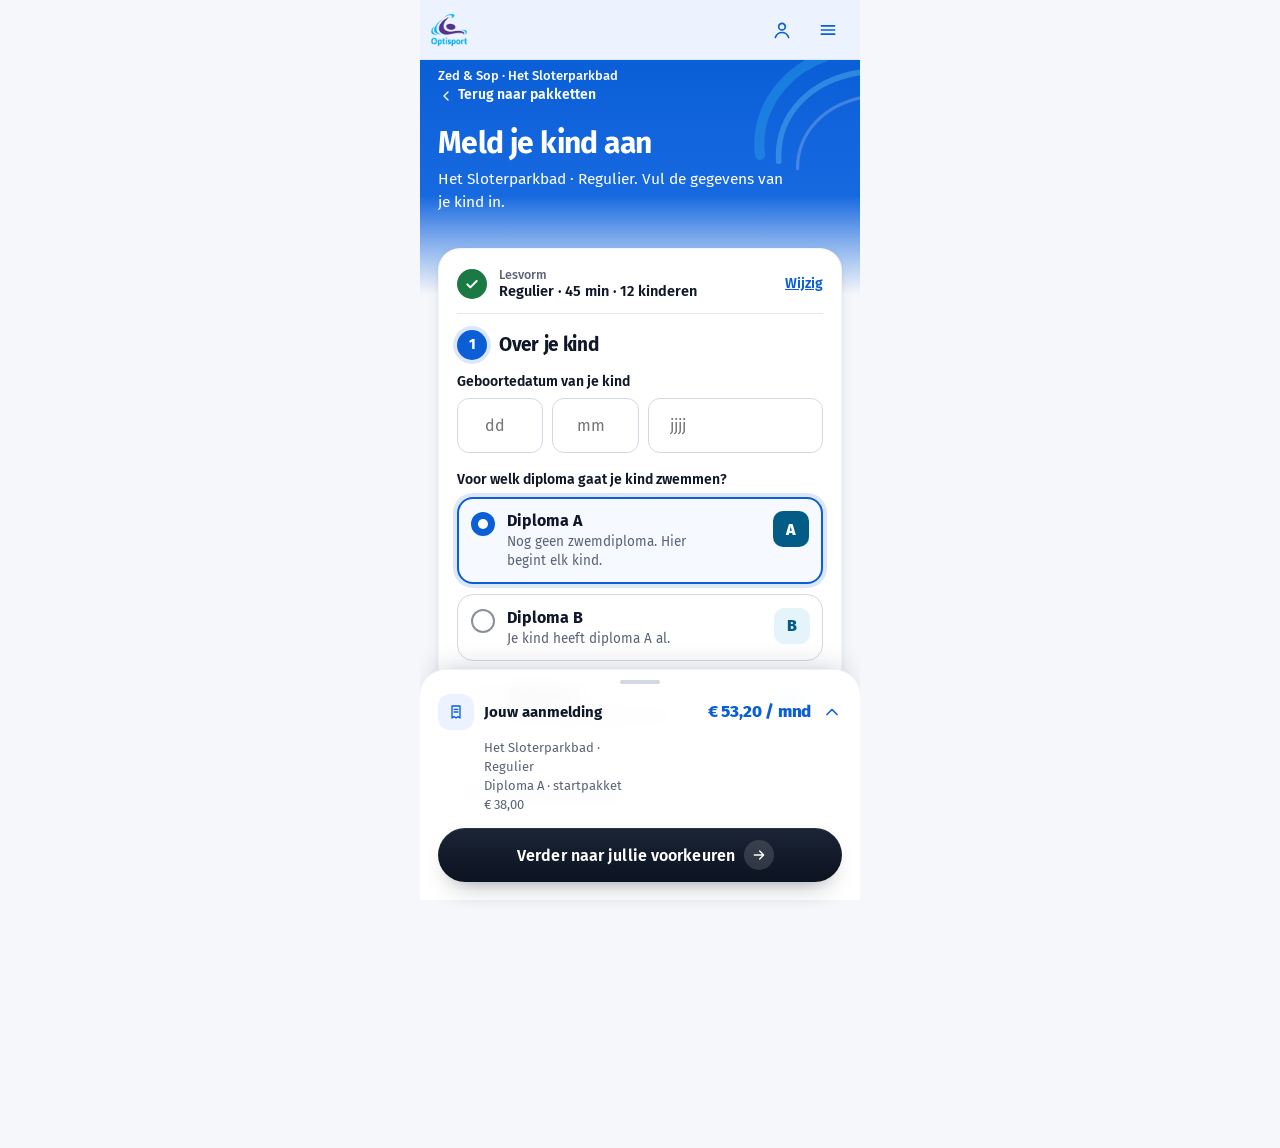
==== screens/03-over-je-kind.html @ 62a580e4 "Zwemles klantreis prototype Co-Authored-By: Claude Opus 5.5 <noreply@anthropic.com>" ====
<!doctype html>
<html lang="nl">
<head>
  <meta charset="utf-8">
  <meta name="viewport" content="width=device-width, initial-scale=1">
  <title>Meld je kind aan · Over je kind · Optisport</title>
  <link rel="stylesheet" href="../css/base.css">
  <style>
    /* NEW 03 · Aanmelden · over je kind (Figma 737:11184) */

    /* ===== gedeelde aanmeldformulier-stijlen (identiek in 03 en 04) ===== */
    .hero { padding: 8px var(--gutter) 0; }
    .hero__crumb { position: relative; font-weight: 500; font-size: 13px; line-height: 15.6px; white-space: nowrap; }
    .hero__back { position: relative; display: inline-flex; align-items: center; gap: 4px; margin-top: 3.7px; font-weight: 600; font-size: 14px; line-height: 16.8px; white-space: nowrap; }
    .hero__back img { width: 16px; height: 16px; margin-top: 1px; }
    .hero h1 { position: relative; margin-top: 17.9px; font-weight: 700; font-size: 30px; line-height: 34px; letter-spacing: -0.6px; white-space: nowrap; }
    .hero__sub { position: relative; margin-top: 7.8px; max-width: 348.6px; font-size: 15.5px; line-height: 23px; }

    .content { position: relative; margin-top: -46px; padding: 0 var(--gutter) 24px; }
    .stepper { padding: 18px 18px 22px; overflow: hidden; }

    .done { position: relative; height: 46px; }
    .done + .done { margin-top: 12px; }
    .done__ok { position: absolute; left: 0; top: 2px; width: 30px; height: 30px; border-radius: 15px; background: #1b7a43; display: grid; place-items: center; }
    .done__ok img { width: 16px; height: 16px; }
    .done__label { position: absolute; left: 42px; top: 0; font-weight: 500; font-size: 12.5px; line-height: 15px; color: var(--muted); width: 188px; }
    .done__value { position: absolute; left: 42px; top: 15.6px; font-weight: 600; font-size: 14.5px; line-height: 17.4px; color: var(--ink); white-space: nowrap; }
    .done__edit { position: absolute; right: 0; top: 8.6px; font-weight: 600; font-size: 14px; line-height: 16.8px; color: var(--blue); text-decoration: underline; text-underline-position: from-font; white-space: nowrap; }

    .divider { height: 1px; background: #e6eaf0; }

    .step { display: flex; align-items: flex-start; gap: 12px; height: 30px; }
    .step__n { width: 30px; height: 30px; border-radius: 15px; flex: none; display: grid; place-items: center; font-weight: 800; font-size: 14px; line-height: 16.8px; }
    .step__title { padding-top: 3px; white-space: nowrap; }
    .step--active .step__n { background: var(--blue); color: #fff; box-shadow: 0 0 0 4px rgba(11, 95, 214, 0.14); }
    .step--active .step__title { font-weight: 700; font-size: 19px; line-height: 24px; letter-spacing: -0.3px; color: var(--ink); }
    .step--todo .step__n { border: 2px solid var(--line); color: var(--muted); }
    .step--todo .step__title { font-weight: 600; font-size: 16px; line-height: 24px; letter-spacing: -0.2px; color: var(--muted); }
    .divider + .step { margin-top: 16px; }
    .step + .divider { margin-top: 16px; }

    .field-label { font-weight: 600; font-size: 14px; line-height: 16.8px; color: var(--ink); }

    /* dock (samenvatting) */
    .dock { padding: 0 var(--gutter) 18px; }
    .dock__grip { width: 40px; height: 4px; border-radius: 2px; background: var(--line); margin: 10px auto 0; }
    .dock__head { display: flex; align-items: center; height: 36px; margin-top: 10px; width: 100%; text-align: left; }
    .dock__ic { width: 36px; height: 36px; border-radius: 12px; background: #ecf3ff; display: grid; place-items: center; flex: none; }
    .dock__ic img { width: 16px; height: 16px; }
    .dock__title { margin-left: 10px; font-weight: 700; font-size: 15px; line-height: 18px; color: var(--ink); white-space: nowrap; }
    .dock__price { margin-left: auto; font-weight: 800; font-size: 17px; line-height: 20.4px; letter-spacing: -0.2px; color: var(--blue); white-space: nowrap; }
    .dock__chev { width: 20px; height: 20px; margin-left: 10.8px; transition: transform .2s ease; }
    .dock__details { margin-top: 7.8px; padding-left: 46px; font-size: 13px; line-height: 19px; color: var(--muted); width: 188px; }
    .dock .btn { margin-top: 14.2px; padding-right: 28px; }
    .dock .btn .btn__arrow { position: absolute; left: calc(50% - 177px + var(--arrow-x)); top: 12px; }
    .dock.is-collapsed .dock__details { display: none; }
    .dock.is-collapsed .dock__chev { transform: rotate(180deg); }
    /* ===== einde gedeelde stijlen ===== */

    /* scherm 03 */
    .hero { height: 234px; }
    .dob-label { margin-top: 13.7px; max-width: 201px; }
    .dob { display: flex; gap: 9px; margin-top: 7.2px; }
    /* velden groeien/krimpen naar verhouding 74 : 74 : 150 (exact op 390) */
    .dob input {
      height: 55px; flex: 74 1 74px; min-width: 0; width: auto; padding: 0 10px 0 0;
      background: #fff; border: 1.5px solid var(--line); border-radius: 12px;
      font-size: 16px; line-height: 19.2px; text-align: center; color: var(--ink);
      outline: none; -moz-appearance: textfield; appearance: textfield;
    }
    .dob input.dob__y { flex: 150 1 150px; padding-right: 31.6456%; } /* = 100px op 390 */
    .dob input::placeholder { color: #757575; opacity: 1; }
    .dob input:focus { border-color: var(--blue); box-shadow: 0 0 0 4px rgba(11, 95, 214, 0.14); }

    .dipl-label { margin-top: 19.5px; max-width: 313px; }
    .options { margin-top: 8.2px; display: flex; flex-direction: column; gap: 10px; }
    .option {
      position: relative; display: block; width: auto; cursor: pointer;
      background: #fff; border: 1.5px solid var(--line); border-radius: 16px;
      padding: 12.4px 0 12.6px 48.5px; text-align: left;
    }
    .option input { position: absolute; opacity: 0; pointer-events: none; }
    .option__radio { position: absolute; left: 12.5px; top: 13.5px; width: 24px; height: 24px; border-radius: 12px; background: #fff; border: 2px solid #8a9099; }
    .option__title { display: block; font-weight: 700; font-size: 16px; line-height: 19.2px; color: var(--ink); white-space: nowrap; }
    .option__desc { display: block; margin-top: 1.9px; font-size: 13.5px; line-height: 19px; color: var(--muted); max-width: 188px; margin-right: 60px; }
    .option__badge { position: absolute; right: 12.5px; top: 12.5px; width: 36px; height: 36px; border-radius: 10px; background: var(--sky); color: #035c85; display: grid; place-items: center; font-weight: 800; font-size: 16px; line-height: 19.2px; }
    .option.is-selected { background: #f6f9ff; border: 2px solid var(--blue); box-shadow: 0 0 0 4px rgba(11, 95, 214, 0.14); padding: 11.9px 0 12.1px 48px; }
    .option.is-selected .option__radio { left: 12px; top: 13px; background: var(--blue); border: 0; }
    .option.is-selected .option__radio::after { content: ""; position: absolute; left: 7px; top: 7px; width: 10px; height: 10px; border-radius: 5px; background: #fff; }
    .option.is-selected .option__badge { right: 12px; top: 12px; background: #035c85; color: #fff; }

    .options + .divider { margin-top: 21.8px; }

    /* responsief (320–440px): lange regels mogen afbreken i.p.v. overlopen */
    .done { height: auto; min-height: 46px; padding: 15.6px 50px 0 42px; }
    .done__value { position: static; white-space: normal; }
    .dock__title { min-width: 0; white-space: normal; }
  </style>
</head>
<body>
<div class="screen">
  <header class="os-bar">
    <img class="os-bar__logo" src="../assets/5b88d.png" alt="Optisport">
    <a href="#" class="os-bar__icon os-bar__icon--user" aria-label="Mijn Optisport"><img src="../assets/5d9eb.svg" width="20" height="20" alt=""></a>
    <button class="os-bar__icon os-bar__icon--menu" aria-label="Menu"><img src="../assets/847ef.svg" width="20" height="20" alt=""></button>
  </header>

  <section class="mo-hero hero">
    <img class="mo-hero__swoosh" src="../assets/aeff6.svg" width="150" height="150" alt="">
    <p class="hero__crumb">Zed &amp; Sop · Het Sloterparkbad</p>
    <a class="hero__back" href="02b-zwemlespakket.html"><img src="../assets/bf1ad.svg" width="16" height="16" alt="">Terug naar pakketten</a>
    <h1>Meld je kind aan</h1>
    <p class="hero__sub">Het Sloterparkbad · Regulier. Vul de gegevens van je kind in.</p>
  </section>

  <main class="content">
    <form class="card stepper" action="04-voorkeuren.html" onsubmit="return false">
      <div class="done">
        <span class="done__ok"><img src="../assets/d19d9.svg" width="16" height="16" alt=""></span>
        <p class="done__label">Lesvorm</p>
        <p class="done__value">Regulier · 45 min · 12 kinderen</p>
        <a class="done__edit" href="02b-zwemlespakket.html">Wijzig</a>
      </div>
      <div class="divider"></div>

      <div class="step step--active"><span class="step__n">1</span><h2 class="step__title">Over je kind</h2></div>

      <p class="field-label dob-label">Geboortedatum van je kind</p>
      <div class="dob">
        <input type="text" inputmode="numeric" maxlength="2" placeholder="dd" aria-label="Dag">
        <input type="text" inputmode="numeric" maxlength="2" placeholder="mm" aria-label="Maand">
        <input class="dob__y" type="text" inputmode="numeric" maxlength="4" placeholder="jjjj" aria-label="Jaar">
      </div>

      <p class="field-label dipl-label">Voor welk diploma gaat je kind zwemmen?</p>
      <div class="options" role="radiogroup">
        <label class="option is-selected">
          <input type="radio" name="diploma" value="A" checked>
          <span class="option__radio"></span>
          <span class="option__title">Diploma A</span>
          <span class="option__desc">Nog geen zwemdiploma. Hier begint elk kind.</span>
          <span class="option__badge">A</span>
        </label>
        <label class="option">
          <input type="radio" name="diploma" value="B">
          <span class="option__radio"></span>
          <span class="option__title">Diploma B</span>
          <span class="option__desc">Je kind heeft diploma A al.</span>
          <span class="option__badge">B</span>
        </label>
        <label class="option">
          <input type="radio" name="diploma" value="C">
          <span class="option__radio"></span>
          <span class="option__title">Diploma C</span>
          <span class="option__desc">Je kind heeft diploma B al.</span>
          <span class="option__badge">C</span>
        </label>
      </div>

      <div class="divider"></div>
      <div class="step step--todo"><span class="step__n">2</span><h2 class="step__title">Jullie voorkeuren</h2></div>
      <div class="divider"></div>
      <div class="step step--todo"><span class="step__n">3</span><h2 class="step__title">Gegevens en afronden</h2></div>
    </form>
  </main>

  <div class="dock" id="dock">
    <div class="dock__grip"></div>
    <button class="dock__head" type="button" aria-expanded="true" aria-controls="dock-details">
      <span class="dock__ic"><img src="../assets/14cf6.svg" width="16" height="16" alt=""></span>
      <span class="dock__title">Jouw aanmelding</span>
      <span class="dock__price">€ 53,20 / mnd</span>
      <img class="dock__chev" src="../assets/3fc7b.svg" width="20" height="20" alt="">
    </button>
    <div class="dock__details" id="dock-details">
      <p>Het Sloterparkbad · Regulier</p>
      <p>Diploma A · startpakket € 38,00</p>
    </div>
    <a class="btn btn-primary" style="--arrow-x: 280.6px" href="04-voorkeuren.html">Verder naar jullie voorkeuren<span class="btn__arrow"><img src="../assets/ce6c4.svg" width="16" height="16" alt=""></span></a>
  </div>
</div>


<script>
  // diploma-keuze
  document.querySelectorAll('.option input').forEach(function (r) {
    r.addEventListener('change', function () {
      document.querySelectorAll('.option').forEach(function (o) {
        o.classList.toggle('is-selected', o.querySelector('input').checked);
      });
    });
  });
  // geboortedatum: alleen cijfers, automatisch door naar volgend veld
  var dob = document.querySelectorAll('.dob input');
  dob.forEach(function (inp, i) {
    inp.addEventListener('input', function () {
      inp.value = inp.value.replace(/\D/g, '');
      if (inp.value.length === inp.maxLength && dob[i + 1]) dob[i + 1].focus();
    });
  });
  // samenvatting in- en uitklappen
  var dock = document.getElementById('dock');
  dock.querySelector('.dock__head').addEventListener('click', function () {
    var collapsed = dock.classList.toggle('is-collapsed');
    this.setAttribute('aria-expanded', String(!collapsed));
  });
</script>
</body>
</html>
---- css/base.css ----
/* ==========================================================
   Optisport · Klantreis zwemles — gedeelde basis
   Bron: Figma "Klantreis" · AANgepaste flow 091126 (node 725:8379)
   Alle schermen zijn 390px breed (mobiel).
   ========================================================== */

@import url("https://fonts.googleapis.com/css2?family=Fira+Sans:ital,wght@0,400;0,500;0,600;0,700;0,800;1,400&display=swap");

:root {
  /* kleuren */
  --blue: #0b5fd6;
  --blue-2: #1769e0;
  --ink: #0f1729;
  --muted: #5a6476;
  --line: #d3d9e2;
  --page: #f5f7fa;
  --bar: #ecf3ff;
  --sky: #e5f4fb;
  --white: #ffffff;

  /* schaduwen */
  --shadow-card: 0 2px 6px -2px rgba(15, 30, 60, 0.08), 0 6px 20px -8px rgba(15, 30, 60, 0.18);
  --shadow-sm: 0 1px 1px 0 rgba(15, 30, 60, 0.04), 0 1px 2px 0 rgba(15, 30, 60, 0.06);
  --shadow-dock: 0 -12px 30px -18px rgba(15, 30, 60, 0.35);
  --shadow-btn: 0 12px 24px -14px rgba(11, 18, 32, 0.55);

  --gutter: 18px;
  --screen-max: 440px; /* breedste telefoon (iPhone Pro Max) */
  --font: "Fira Sans", system-ui, -apple-system, sans-serif;
}

* { box-sizing: border-box; margin: 0; padding: 0; }
html { -webkit-text-size-adjust: 100%; }
body {
  font-family: var(--font);
  color: var(--ink);
  background: var(--page);
  -webkit-font-smoothing: antialiased;
}
body:has(.screen.g) { background: #f1f3f4; }
img, svg { display: block; }
button { font: inherit; color: inherit; background: none; border: 0; cursor: pointer; }
a { color: inherit; text-decoration: none; }
input, select, textarea { font: inherit; color: inherit; }

/* ---------- telefoon-kolom ---------- */
.screen {
  position: relative;
  width: 100%;
  max-width: var(--screen-max);
  min-height: 100vh;
  min-height: 100dvh;
  margin: 0 auto;
  background: var(--page);
  overflow-x: clip;
}

/* ---------- os-bar (Optisport header) ---------- */
.os-bar {
  position: sticky; top: 0; z-index: 50;
  height: 60px;
  background: var(--bar);
  border-bottom: 1px solid rgba(11, 95, 214, 0.08);
  backdrop-filter: blur(8px);
  display: flex; align-items: center;
}
.os-bar__logo { position: absolute; left: 8px; top: 2.5px; width: 42px; height: 54px; mix-blend-mode: multiply; object-fit: cover; }
.os-bar__icon { position: absolute; top: 19.5px; width: 20px; height: 20px; }
.os-bar__icon--user { right: 68px; }
.os-bar__icon--menu { right: 22px; }

/* ---------- hero (blauw verloop met swoosh) ---------- */
.mo-hero {
  position: relative; overflow: hidden;
  background:
    linear-gradient(180deg, #0b5fd6 0%, #1769e0 58%, rgba(23, 105, 224, 0.55) 76%, rgba(245, 247, 250, 0) 100%),
    var(--page);
  color: var(--white);
}
.mo-hero__swoosh { position: absolute; right: -25px; top: -30px; width: 150px; height: 150px; pointer-events: none; }

/* ---------- typografie ---------- */
.t-eyebrow { font-weight: 700; font-size: 11px; line-height: 13.2px; letter-spacing: 1.1px; text-transform: uppercase; color: var(--blue); }
.t-body { font-size: 15px; line-height: 18px; }
.t-small { font-size: 14px; line-height: 20px; }
.t-muted { color: var(--muted); }

/* ---------- kaarten ---------- */
.card {
  background: var(--white);
  border: 1px solid rgba(11, 95, 214, 0.06);
  border-radius: 22px;
  box-shadow: var(--shadow-card);
}

/* ---------- knoppen ---------- */
.btn {
  position: relative;
  display: flex; align-items: center; justify-content: center; gap: 10px;
  width: 100%; height: 54px;
  border-radius: 27px;
  font-weight: 600; font-size: 16px; line-height: 19.2px; letter-spacing: 0.1px;
  text-align: center;
  transition: transform .12s ease, filter .12s ease;
}
.btn:active { transform: scale(0.985); }
.btn-primary {
  color: var(--white);
  background: linear-gradient(180deg, #1c2536 0%, #0b1220 100%);
  box-shadow: var(--shadow-btn), inset 0 1px 0 0 rgba(255, 255, 255, 0.08);
}
.btn-primary:hover { filter: brightness(1.12); }
.btn-secondary {
  color: var(--ink);
  background: transparent;
  border: 1.5px solid var(--ink);
}
.btn-secondary:hover { background: rgba(15, 23, 41, 0.04); }
.btn__arrow {
  width: 30px; height: 30px; border-radius: 15px;
  background: rgba(255, 255, 255, 0.14);
  display: grid; place-items: center; flex: none;
}
.btn__arrow img { width: 16px; height: 16px; }

/* ---------- dock (sticky onderbalk) ---------- */
.dock {
  position: sticky; bottom: 0; z-index: 40;
  background: rgba(255, 255, 255, 0.92);
  backdrop-filter: blur(9px);
  border-top: 1px solid rgba(11, 95, 214, 0.08);
  border-radius: 26px 26px 0 0;
  box-shadow: var(--shadow-dock);
  padding: 14px var(--gutter) 19px;
}

/* ---------- kalender-tegeltje ---------- */
.cal {
  background: var(--white); border-radius: 14px; overflow: hidden;
  box-shadow: var(--shadow-card);
  text-align: center; flex: none;
}
.cal__m { background: var(--blue); color: var(--white); font-weight: 700; text-transform: uppercase; }
.cal__d { font-weight: 800; color: var(--ink); }
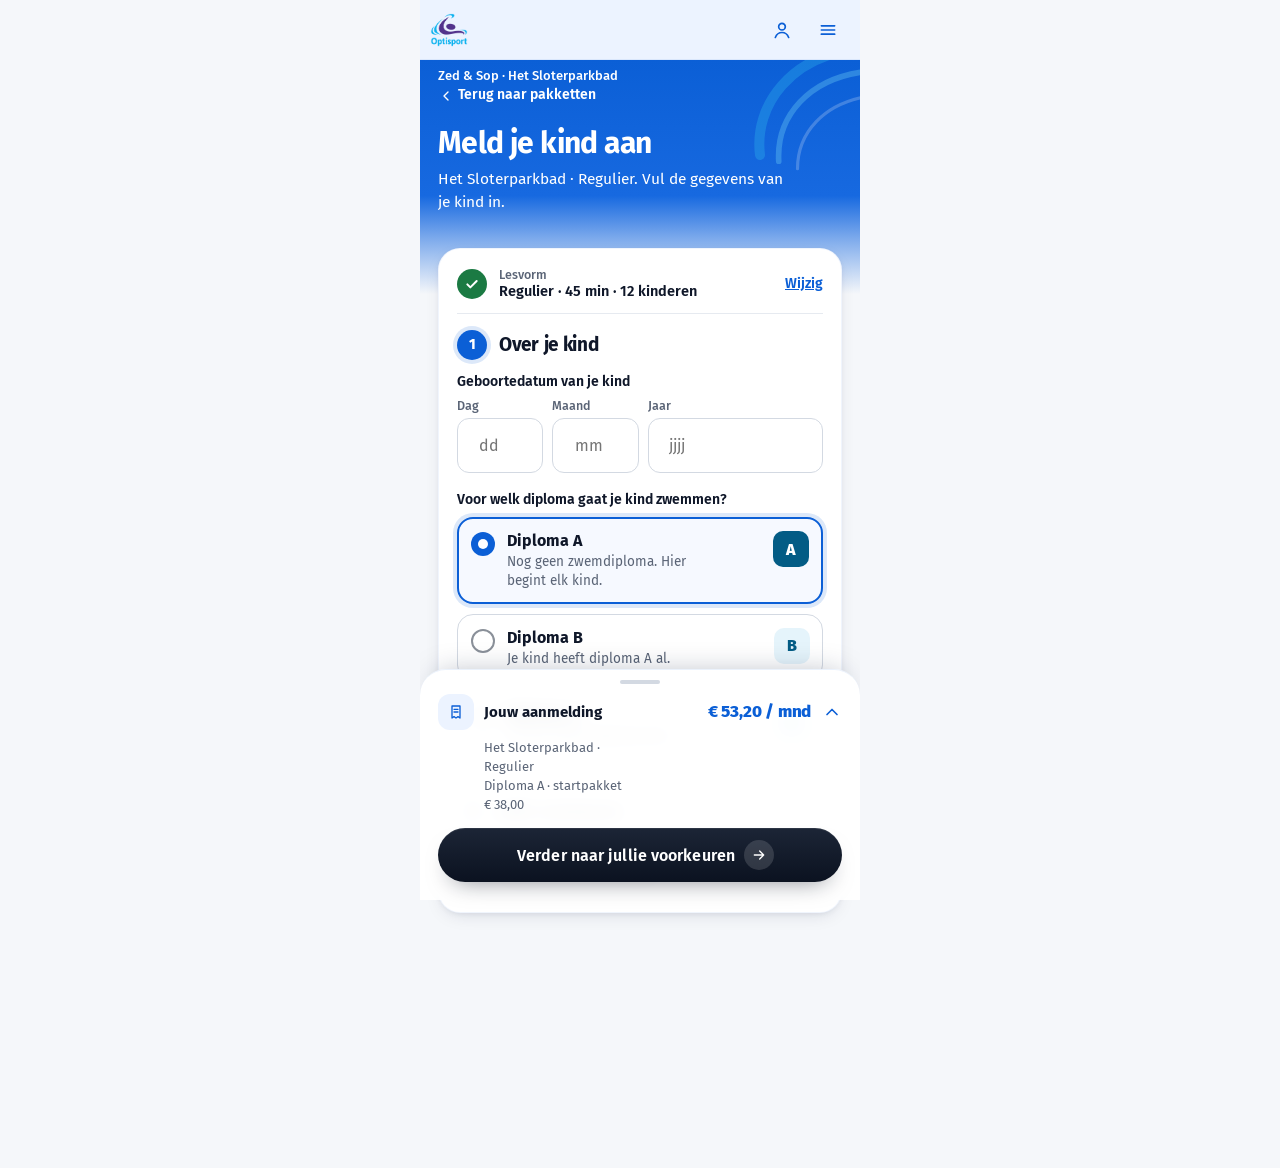
==== commit e531a485: "Figma-updates: labels geboortedatum, kaarten 06/08 omgewisseld Co-Authored-By: Claude Opus 5.5 <nore" ====
--- a/screens/03-over-je-kind.html
+++ b/screens/03-over-je-kind.html
@@ -63,12 +63,17 @@
     .dob { display: flex; gap: 9px; margin-top: 7.2px; }
     /* velden groeien/krimpen naar verhouding 74 : 74 : 150 (exact op 390) */
     .dob input {
-      height: 55px; flex: 74 1 74px; min-width: 0; width: auto; padding: 0 10px 0 0;
+      display: block; height: 55px; width: 100%; padding: 0 10px 0 0;
       background: #fff; border: 1.5px solid var(--line); border-radius: 12px;
       font-size: 16px; line-height: 19.2px; text-align: center; color: var(--ink);
       outline: none; -moz-appearance: textfield; appearance: textfield;
     }
-    .dob input.dob__y { flex: 150 1 150px; padding-right: 31.6456%; } /* = 100px op 390 */
+    .dob__f { flex: 74 1 74px; min-width: 0; display: flex; flex-direction: column; gap: 5px; }
+    .dob__f--y { flex: 150 1 150px; }
+    .dob__f span { font-weight: 500; font-size: 12.5px; line-height: 15px; color: var(--muted); white-space: nowrap; }
+    .dob input.dob__d { padding-right: 22px; }
+    .dob input.dob__m { padding-right: 14px; }
+    .dob input.dob__y { padding-right: 66.6667%; } /* = 100px op 390 */
     .dob input::placeholder { color: #757575; opacity: 1; }
     .dob input:focus { border-color: var(--blue); box-shadow: 0 0 0 4px rgba(11, 95, 214, 0.14); }
 
@@ -127,9 +132,9 @@
 
       <p class="field-label dob-label">Geboortedatum van je kind</p>
       <div class="dob">
-        <input type="text" inputmode="numeric" maxlength="2" placeholder="dd" aria-label="Dag">
-        <input type="text" inputmode="numeric" maxlength="2" placeholder="mm" aria-label="Maand">
-        <input class="dob__y" type="text" inputmode="numeric" maxlength="4" placeholder="jjjj" aria-label="Jaar">
+        <label class="dob__f"><span>Dag</span><input class="dob__d" type="text" inputmode="numeric" maxlength="2" placeholder="dd"></label>
+        <label class="dob__f"><span>Maand</span><input class="dob__m" type="text" inputmode="numeric" maxlength="2" placeholder="mm"></label>
+        <label class="dob__f dob__f--y"><span>Jaar</span><input class="dob__y" type="text" inputmode="numeric" maxlength="4" placeholder="jjjj"></label>
       </div>
 
       <p class="field-label dipl-label">Voor welk diploma gaat je kind zwemmen?</p>
